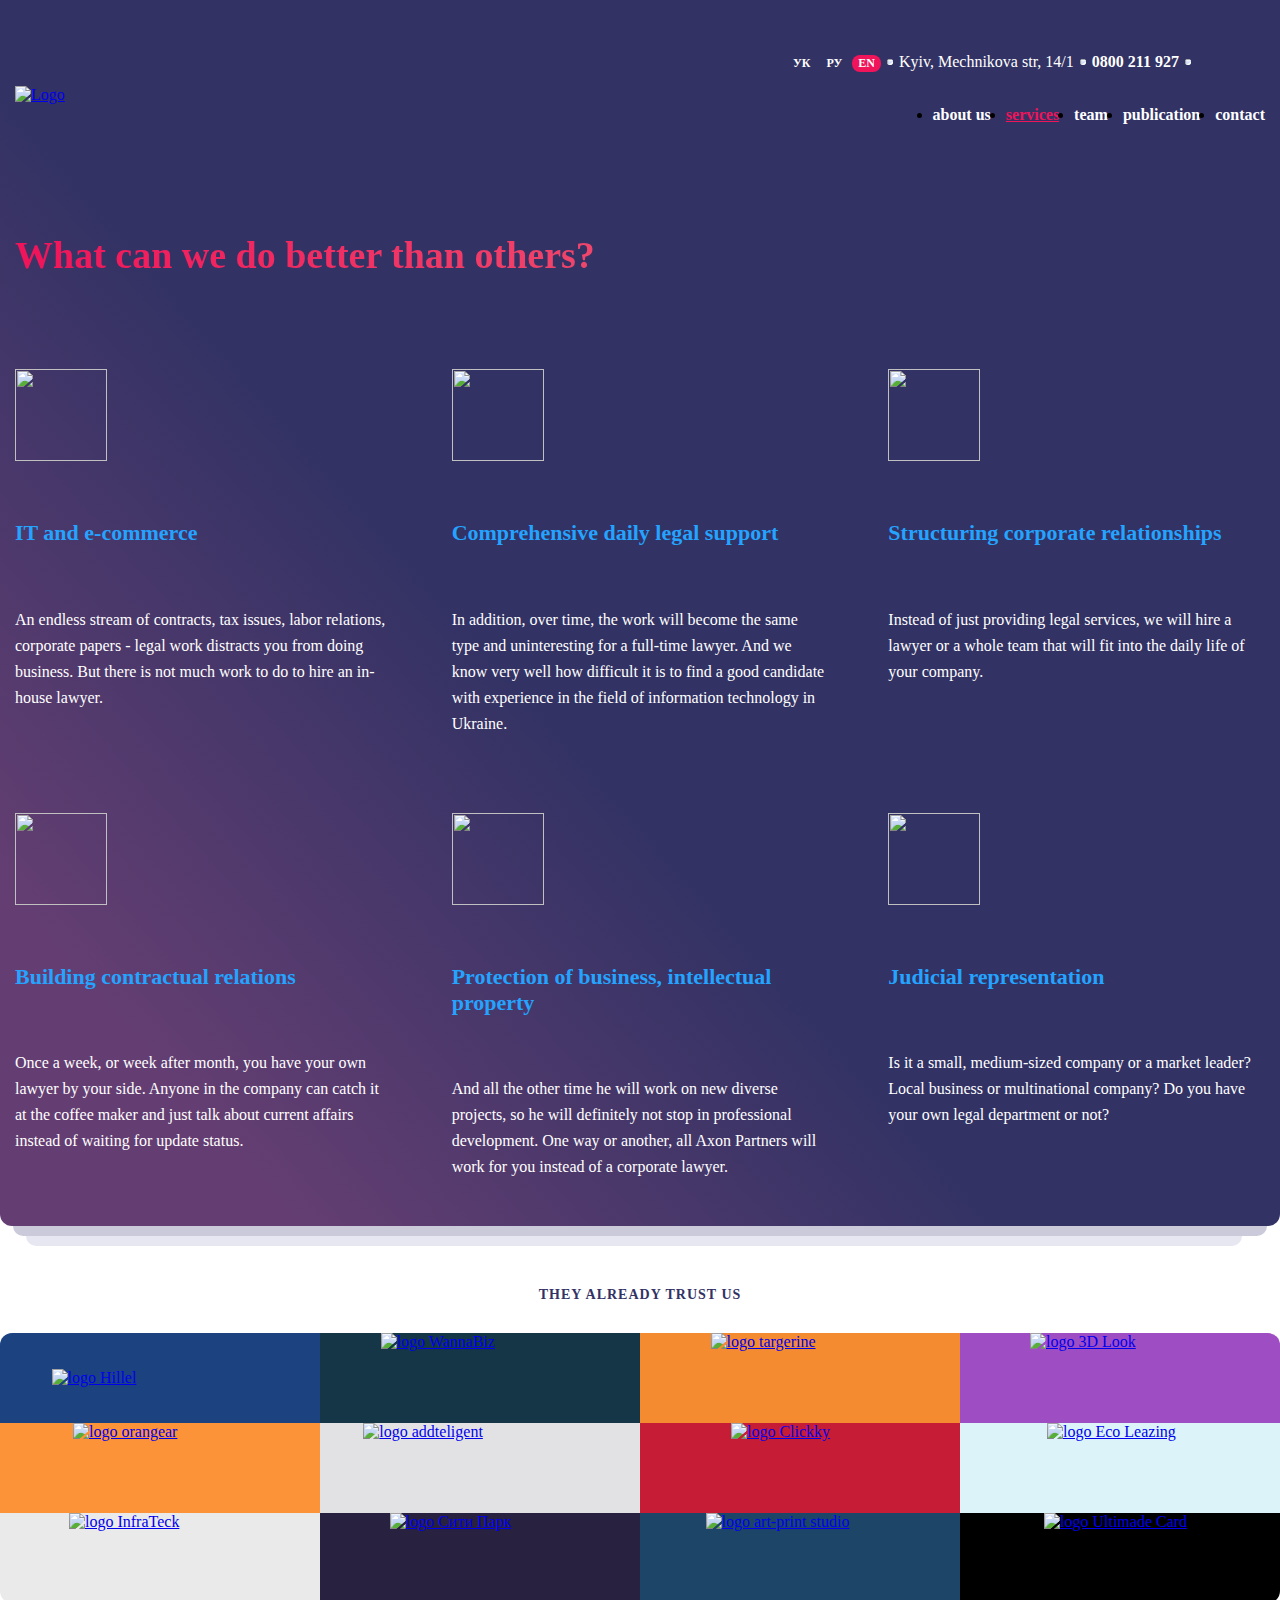
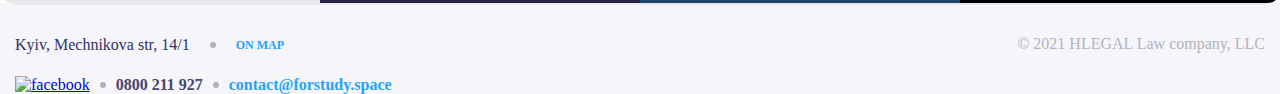
==== pages/services.html @ 2362ae15 "my commit" ====
<!DOCTYPE html>
<html lang="en">
<head>
    <meta charset="UTF-8">
    <meta http-equiv="X-UA-Compatible" content="IE=edge">
    <meta name="viewport" content="width=device-width, initial-scale=1.0">
    <link rel="stylesheet" href="../components/reset.css">
    <link rel="stylesheet" href="../css/homepage.css">
    <link rel="stylesheet" href="../css/services.css">
    <title>Services</title>
</head>
<body>
    <div class="info_main serv_main">
        <div class="fix_container">
            <header class="header-container">
                <div class="log_menu">
                    <div class="header_logo">
                        <a href="#">
                            <img class="logo" src="../components/svg/Logo_homepage.svg" alt="Logo">
                        </a>
                    </div>
                    <div class="info_nav">
                        <div class="info_header">
                            <div class="button_lang">
                                <button class="btn_lng">УК</button>
                                <button class="btn_lng">РУ</button>
                                <button class="btn_lng lng_eng">EN</button>
                            </div>
                            <img class="circle" src="../components/svg/Dot separator hr.svg" alt="circle">
                            <a class="adress" href="#">Kyiv, Mechnikova str, 14/1</a>
                            <img class="circle" src="../components/svg/Dot separator hr.svg" alt="circle">
                            <a class="telefon" href="#">0800 211 927</a>
                            <img class="circle" src="../components/svg/Dot separator hr.svg" alt="circle">
                            <a href="#" class="social_icon"></a>
                        </div>
                        <nav class="menu">
                            <ul class="menu_list">
                                <li class="menu_list_item">
                                    <a class="active" href="#">about us</a>
                                </li>
                                <li class="menu_list_item">
                                    <a class="active active_serv" href="#">services</a>
                                </li>
                                <li class="menu_list_item">
                                    <a class="active" href="#">team</a>
                                </li>
                                <li class="menu_list_item">
                                    <a class="active" href="#">publication</a>
                                </li>
                                <li class="menu_list_item">
                                    <a class="active" href="#">contact</a>
                                </li>
                            </ul>
                        </nav>
                    </div>
                </div>
            </header>
            <main class="main">
                <div class="services">
                    <div class="services_link">
                        <h2 class="service_h2">What can we do better than others?
                        </h2>
                        <div class="service_info">
                            <div class="info_container">
                                <img class="service_img" src="../components/svg/Icon1.svg">
                                <h4 class="service_h4">IT and e-commerce</h4>
                                <p class="servise_text">An endless stream of contracts, tax issues, labor relations,
                                    corporate papers - legal work distracts you from doing business. But there is not
                                    much work to do to hire an in-house lawyer.
                                </p>
                            </div>
                            <div class="info_container">
                                <img class="service_img" src="../components/svg/Icon2.svg">
                                <h4 class="service_h4">Comprehensive daily legal support
                                </h4>
                                <p class="servise_text">In addition, over time, the work will become the same type and
                                    uninteresting for a full-time lawyer. And we know very well how difficult it is to
                                    find a good candidate with experience in the field of information technology in
                                    Ukraine.
                                </p>
                            </div>
                            <div class="info_container">
                                <img class="service_img" src="../components/svg/Icon3.svg">
                                <h4 class="service_h4">Structuring corporate relationships
                                </h4>
                                <p class="servise_text">Instead of just providing legal services, we will hire a lawyer
                                    or a whole team that will fit into the daily life of your company.
                                </p>
                            </div>
                            <div class="info_container">
                                <img class="service_img" src="../components/svg/Icon4.svg">
                                <h4 class="service_h4">Building contractual relations
                                </h4>
                                <p class="servise_text">Once a week, or week after month, you have your own lawyer by
                                    your side. Anyone in the company can catch it at the coffee maker and just talk
                                    about current affairs instead of waiting for update status.
                                </p>
                            </div>
                            <div class="info_container">
                                <img class="service_img" src="../components/svg/Icon5.svg">
                                <h4 class="service_h4">Protection of business, intellectual property
                                </h4>
                                <p class="servise_text">And all the other time he will work on new diverse projects, so
                                    he will definitely not stop in professional development. One way or another, all
                                    Axon Partners will work for you instead of a corporate lawyer.
                                </p>
                            </div>
                            <div class="info_container">
                                <img class="service_img" src="../components/svg/Icon6.svg">
                                <h4 class="service_h4">Judicial representation
                                </h4>
                                <p class="servise_text">Is it a small, medium-sized company or a market leader? Local
                                    business or multinational company? Do you have your own legal department or not?
                                </p>
                            </div>
                        </div>
                    </div>
                </div>
            </main>
        </div>
    </div>
    <!-- <hr class="line">
    <hr class="line_one"> -->
    <div class="companies">
        <p class="companies_item">They already trust us</p>
        <div class="compamies_images">
            <a class="companies_name logo_hl" href="#">
                <img class="img_hl" src="../components/svg/Hillel-Logo-OneLine-White-Uk.svg" alt="logo Hillel">
            </a>
            <a class="companies_name logo_wb" href="#">
                <img class="img_wb" src="../components/svg/wannaBiz.svg" alt="logo WannaBiz">
            </a>
            <a class="companies_name logo_trgrn" href="#">
                <img class="img_trgrn" src="../components/svg/targorine.svg" alt="logo targerine">
            </a>
            <a class="companies_name logo_3d" href="#">
                <img class="img_3d" src="../components/svg/3dlook.svg" alt="logo 3D Look">
            </a>
            <a class="companies_name logo_orange" href="#">
                <img class="img_orange" src="../components/svg/orangear.svg" alt="logo orangear">
            </a>
            <a class="companies_name logo_adtteligent" href="#">
                <img class="img_adtteligent" src="../components/svg/addteligent.svg" alt="logo addteligent">
            </a>
            <a class="companies_name logo_clickky" href="#">
                <img class="img_clickky" src="../components/svg/clickky.svg" alt="logo Clickky">
            </a>
            <a class="companies_name logo_ecoleazing" href="#">
                <img class="img_ecoleazing" src="../components/svg/ecoleazing.svg" alt="logo Eco Leazing">
            </a>
            <a class="companies_name logo_infrateck" href="#">
                <img class="img_infrateck" src="../components/svg/infatek.svg" alt="logo InfraTeck">
            </a>
            <a class="companies_name logo_citypark" href="#">
                <img class="img_citypark" src="../components/svg/citipark.svg" alt="logo Сити Парк">
            </a>
            <a class="companies_name logo_artprint" href="#">
                <img class="img_artprint" src="../components/svg/art-print.svg" alt="logo art-print studio">
            </a>
            <a class="companies_name logo_ultimadecard" href="#">
                <img class="img_ultimadecard" src="../components/svg/ultomatecard.svg" alt="logo Ultimade Card">
            </a>
        </div>
    </div>
    <footer class="footer">
        <div class="footer_container">
            <hr class="footer_line">
            <div class="footer_text">
                <div class="footer_contact">
                    <div class="footer_adress">
                        <a class="footer_street" href="#">Kyiv, Mechnikova str, 14/1</a>
                        <span class="circle_foot">
                        </span>
                        <a class="footer_map" href="#">On map</a>
                    </div>
                    <div class="footer_social">
                        <a class="footer_icon" href="#">
                            <img class="footer_icon_fb" src="../components/svg/fb_footer.svg" alt="facebook">
                            </img>
                        </a>
                        <span class="circle_foot">
                        </span>
                        <a class="footer_phone" href="#">0800 211 927
                        </a>
                        <span class="circle_foot">
                        </span>
                        <a class="footer_email">contact@forstudy.space</a>
                    </div>
                </div>
                <div class="hlegal">© 2021 HLEGAL Law company, LLC
                </div>
            </div>
        </div>
    </footer>
    </body>
</html>
---- css/homepage.css ----
body {
  margin: 0 auto;
}

@font-face {
  font-family: "Montserrat-Regular";
  src: url(../components/fonts/Montserrat-Regular.ttf);
  font-weight: 400;
}
@font-face {
  font-family: "Montserrat-Bold";
  src: url(../components/fonts/Montserrat-Bold.ttf);
  font-weight: 700;
}
.fix_container {
  max-width: 1600px;
  margin: 0 auto;
  padding: 0 15px;
}

.info_main {
  background-image: url(../components/img/Symbol.png), linear-gradient(228.57deg, #323264 11.93%, #323264 57.17%, #643E72 87.46%);
  border-radius: 0px 0px 12px 12px;
  background-repeat: no-repeat;
  background-position: center top;
  position: relative;
}

.serv_main {
  background-image: url(), linear-gradient(228.57deg, #323264 11.93%, #323264 57.17%, #643E72 87.46%);
}

.info_main::before {
  content: "";
  position: absolute;
  z-index: -2;
  bottom: -20px;
  left: 2%;
  width: 95%;
  height: 10px;
  background: #E7E7F2;
  border-radius: 0px 0px 12px 12px;
}

.info_main::after {
  content: "";
  position: absolute;
  z-index: -1;
  bottom: -10px;
  left: 1%;
  width: 98%;
  height: 10px;
  background: #CACADB;
  border-radius: 0px 0px 12px 12px;
}

.header-container {
  padding-top: 50px;
}

.log_menu {
  display: flex;
  justify-content: space-between;
  align-items: center;
}

.info_nav {
  display: flex;
  flex-direction: column;
}

.info_header {
  display: flex;
  width: 478px;
  align-items: center;
}

.btn_lng {
  font-family: "Montserrat-Regular";
  font-weight: 700;
  font-size: 12px;
  color: #FFFFFF;
  border: none;
  background: transparent;
}

.btn_lng:active {
  background-color: #F0145A;
  border-radius: 8px;
}

.lng_eng {
  background-color: #F0145A;
  border-radius: 8px;
}

.circle {
  width: 6px;
  height: 6px;
  background-color: #E6E6F0;
  border-radius: 50%;
  margin-right: 6px;
  margin-left: 6px;
}

.adress {
  font-family: "Montserrat-Regular";
  font-weight: 400;
  font-size: 16px;
  color: #FFFFFF;
  text-decoration: none;
}

.telefon {
  font-family: "Montserrat-Bold";
  font-weight: 700;
  font-size: 16px;
  color: #FFFFFF;
  text-decoration: none;
}

.social_icon {
  background-image: url(../components/svg/Vector\ fb.svg);
  width: 24px;
  height: 24px;
}

.social_icon:hover {
  background-image: url(../components/svg/Vector_hover_fb.svg);
}

.menu {
  margin-top: 16px;
  align-self: flex-end;
}

.menu_list {
  display: flex;
  gap: 15px;
}

.active {
  text-decoration: none;
  font-style: normal;
  font-family: "Montserrat-Bold";
  font-weight: 700;
  font-size: 16px;
  color: #FFFFFF;
}

.active:active {
  color: #F0145A;
  text-decoration: underline;
}

.active:hover {
  text-decoration: underline;
}

.active_serv {
  color: #F0145A;
  text-decoration: underline;
}

.txt_btn {
  font-family: "Montserrat-Bold";
  font-weight: 700;
  font-size: 38px;
  text-align: center;
  color: #FFFFFF;
  margin-top: 261px;
}

.h1_name {
  margin-bottom: 20px;
}

.btn_scroll {
  background-image: url(../components/svg/Ellipse_scrol.svg);
  width: 42px;
  height: 42px;
  padding-top: 305px;
  background-repeat: no-repeat;
}

.btn_scroll:hover {
  fill: #F0145A;
}

.main_experience {
  display: flex;
  justify-content: center;
  align-items: center;
  padding-top: 90px;
}

.experience_list {
  display: flex;
  flex-direction: column;
  align-items: flex-end;
  gap: 30px;
  width: 375px;
  padding-right: 60px;
  position: relative;
  margin-right: 60px;
}

.experience_list::after {
  content: "";
  height: 100%;
  width: 4px;
  background-color: rgba(255, 255, 255, 0.3);
  position: absolute;
  right: 1px;
}

.link__active {
  background: linear-gradient(90.13deg, #F0145A 0.84%, #EF8080 99.96%);
  -webkit-background-clip: text;
  -webkit-text-fill-color: transparent;
}

.link_experience {
  font-family: "Montserrat-Bold";
  font-weight: 700;
  font-size: 38px;
  line-height: 46px;
  text-align: right;
  color: #B3B3BA;
  text-decoration: inherit;
}

.link_experience:hover {
  color: #F0145A;
}

.experience_text {
  width: 581px;
  display: flex;
  flex-direction: column;
}

.experience_title {
  font-family: "Montserrat-Bold";
  font-weight: 700;
  font-size: 30px;
  color: #FFFFFF;
}

.experience_text {
  font-family: "Montserrat-Regular";
  font-weight: 400;
  font-size: 19px;
  line-height: 30px;
  color: #FFFFFF;
  margin-top: 30px;
}

.services {
  display: flex;
  flex-direction: column;
  margin-top: 60px;
}

.serv_lnk {
  color: #24A3FF;
  font-family: "Montserrat-Bold";
  font-weight: 700;
  font-size: 14px;
  line-height: 17px;
  text-transform: uppercase;
  text-decoration: none;
}

.serv_lnk:hover {
  color: #F0145A;
}

.serv_img {
  background-image: url(../components/svg/Vector\ 2.svg);
  background-repeat: no-repeat;
  height: 9px;
}

.serv_img:hover {
  background-image: url(../components/svg/Vector\ 2\ hov.svg);
}

.service_h2 {
  background: linear-gradient(90.13deg, #F0145A 0.84%, #EF8080 99.96%);
  -webkit-background-clip: text;
  -webkit-text-fill-color: transparent;
  font-family: "Montserrat-Bold";
  font-weight: 700;
  font-size: 38px;
  line-height: 46px;
  color: linear-gradient(90.13deg, #F0145A 0.84%, #EF8080 99.96%);
}

.service_info {
  display: grid;
  grid-template-columns: repeat(3, 1fr);
  /*grid-template-rows: repeat(2, 295px);*/
  grid-column-gap: 60px;
  grid-row-gap: 60px;
  padding: 60px 0 30px 0;
}

.info_container {
  display: flex;
  flex-direction: column;
}

.service_img {
  width: 92px;
  height: 92px;
}

.service_h4 {
  font-family: "Montserrat-Bold";
  font-weight: 700;
  font-size: 22px;
  color: #24A3FF;
  padding-top: 30px;
}

.service_h4:hover {
  color: #F0145A;
}

.servise_text {
  font-family: "Montserrat-Regular";
  font-weight: 400;
  font-size: 16px;
  line-height: 26px;
  color: #FFFFFF;
  padding-top: 15px;
}

/*.line {
    background: #CACADB;
    border-radius: 0px 0px 12px 12px;
    /*width: 1880px;
    height: 10px;
    border: none;
    margin: 0 auto;
}

.line_one {
    background: #E7E7F2;
    border-radius: 0px 0px 12px 12px;
    /*width: 1840px;
    height: 10px;
    border: none;
    margin: 0 auto;
}*/
.team {
  display: flex;
  /*max-width: 1600px;*/
  background-color: #F5F5FA;
  border-radius: 12px;
  margin: 60px auto 30px auto;
}

.team_text {
  display: flex;
  flex-direction: column;
  align-items: flex-start;
  margin-left: 30px;
}

.team_lnk {
  color: #24A3FF;
  font-family: "Montserrat-Bold";
  font-weight: 700;
  font-size: 14px;
  line-height: 17px;
  text-transform: uppercase;
  text-decoration: none;
  margin-top: 30px;
}

.team_h2 {
  background: linear-gradient(90.13deg, #F0145A 0.84%, #EF8080 99.96%);
  -webkit-background-clip: text;
  -webkit-text-fill-color: transparent;
  font-family: "Montserrat-Bold";
  font-weight: 700;
  font-size: 38px;
  line-height: 46px;
  margin-top: 5px;
  padding-right: 30px;
}

.name {
  font-family: "Montserrat-Bold";
  font-weight: 700;
  font-size: 16px;
  line-height: 20px;
  color: #B3B3BA;
  margin-top: 30px;
}

.job_title {
  font-family: "Montserrat-Regular";
  font-weight: 400;
  font-size: 14px;
  line-height: 22px;
  color: #B3B3BA;
  margin-top: 6px;
}

.circles {
  display: flex;
  justify-content: center;
  gap: 15px;
}

.circle_team_active {
  width: 16px;
  height: 16px;
  background: #006CCF;
  border-radius: 50%;
}

.circle_team {
  width: 16px;
  height: 16px;
  background: #24A3FF;
  border-radius: 50%;
}

.companies_item {
  font-family: "Montserrat-Bold";
  font-weight: 700;
  font-size: 14px;
  line-height: 17px;
  color: #323264;
  text-transform: uppercase;
  letter-spacing: 1px;
  text-align: center;
  margin-top: 60px;
  margin-bottom: 30px;
}

.compamies_images {
  display: grid;
  /*max-width: 1720px;*/
  grid-template-columns: repeat(4, 1fr);
  grid-template-rows: repeat(3, 1fr);
  border-radius: 12px 0px 0px 0px;
  justify-content: center;
  margin: 0 auto;
}

.companies_name {
  display: flex;
  justify-content: center;
}

.logo_hl {
  background-color: #1C4280;
  border-radius: 12px 0px 0px 0px;
}
.logo_hl .img_hl {
  width: 217px;
  padding: 36px 0;
}

.logo_wb {
  background-color: #143646;
}
.logo_wb .img_wb {
  width: 199px;
}

.logo_trgrn {
  background-color: #F48B30;
}
.logo_trgrn .img_trgrn {
  width: 179px;
}

.logo_3d {
  background-color: #9E4DC3;
  border-radius: 0px 12px 0px 0px;
}
.logo_3d .img_3d {
  width: 180px;
}

.logo_orange {
  background-color: #FD9339;
}
.logo_orange .img_orange {
  width: 174px;
}

.logo_adtteligent {
  background-color: #E2E2E4;
}
.logo_adtteligent .img_adtteligent {
  width: 233.36px;
}

.logo_clickky {
  background-color: #C71C36;
}
.logo_clickky .img_clickky {
  width: 138px;
}

.logo_ecoleazing {
  background-color: #DCF3F9;
}
.logo_ecoleazing .img_ecoleazing {
  width: 146px;
}

.logo_infrateck {
  background-color: #EAEAEA;
  border-radius: 0px 0px 0px 12px;
}
.logo_infrateck .img_infrateck {
  width: 182px;
}

.logo_citypark {
  background-color: #282240;
}
.logo_citypark .img_citypark {
  width: 181px;
}

.logo_artprint {
  background-color: #1D4568;
}
.logo_artprint .img_artprint {
  width: 189px;
}

.logo_ultimadecard {
  background-color: #000000;
  border-radius: 0px 0px 12px 0px;
}
.logo_ultimadecard .img_ultimadecard {
  width: 152px;
}

.publication {
  background-color: #F5F5FA;
  padding-top: 30px;
  margin-top: 60px;
  padding-bottom: 30px;
}

.articles {
  display: flex;
  justify-content: space-between;
  margin-top: 30px;
}

.articles_column {
  display: flex;
  flex-direction: column;
  border-radius: 8px;
  background: #ffffff;
  display: block;
  width: 513px;
}

.articles_image {
  border-radius: 8px 8px 0px 0px;
  width: 100%;
}

.article_main {
  padding: 30px;
}

.articles_name {
  font-family: "Montserrat-Bold";
  font-weight: 700;
  font-size: 16px;
  line-height: 20px;
  color: #24A3FF;
  margin-top: 30px;
}

.articles_data {
  font-family: "Montserrat-Bold";
  font-weight: 700;
  font-size: 12px;
  line-height: 15px;
  letter-spacing: 1px;
  text-transform: uppercase;
  color: #B3B3BA;
  margin-top: 15px;
}

.articles_line {
  height: 4px;
  background-color: #E6E6F0;
  border: none;
  margin-bottom: 15px, 0;
}

.articles_text {
  font-family: "Montserrat-Regular";
  font-weight: 400;
  font-size: 14px;
  line-height: 22px;
  color: #000000;
}

.footer {
  background-color: #F5F5FA;
  padding: 30px, 0, 39px, 0;
}

.footer_container {
  max-width: 1600px;
  margin: 0 auto;
  padding: 0 15px;
}

.footer_line {
  height: 2px;
  background: #E6E6F0;
  border: none;
  padding: 0;
  margin: 0;
}

.footer_text {
  display: flex;
  justify-content: space-between;
  margin-top: 30px;
}

.footer_contact {
  display: flex;
  flex-direction: column;
}

.footer_adress {
  display: flex;
  align-items: center;
  gap: 10px;
  margin-bottom: 21px;
}

.footer_street {
  font-family: "Montserrat-Regular";
  font-weight: 400;
  font-size: 16px;
  line-height: 20px;
  color: #323264;
  text-decoration: none;
}

.circle_foot {
  background: #B3B3BA;
  width: 6px;
  height: 6px;
  border-radius: 50%;
  margin: 0 10px;
}

.footer_map {
  font-family: "Montserrat-Bold";
  font-weight: 700;
  font-size: 12px;
  line-height: 15px;
  text-transform: uppercase;
  color: #24A3FF;
  text-decoration: none;
}

.footer_map:hover {
  color: #F0145A;
}

.footer_social {
  display: flex;
  align-items: center;
}

.footer_phone {
  text-decoration: none;
  font-family: "Montserrat-Bold";
  font-weight: 700;
  font-size: 16px;
  color: #46466E;
}

.footer_email {
  font-family: "Montserrat-Bold";
  font-weight: 700;
  font-size: 16px;
  color: #24A3FF;
}

.footer_email:hover {
  color: #F0145A;
}

.hlegal {
  font-family: "Montserrat-Regular";
  font-weight: 400;
  font-size: 16px;
  color: #B3B3BA;
}

@media (max-width: 1190px) {
  .header-container {
    padding-top: 55px;
  }
  .log_menu {
    display: flex;
    flex-direction: column;
    align-items: flex-start;
  }
  .header_logo {
    position: relative;
  }
  .info_header {
    position: absolute;
    top: 50px;
  }
  .logo {
    margin-top: 40px;
    margin-bottom: 10px;
  }
  .main_experience {
    flex-direction: column;
  }
  .experience_list {
    flex-direction: row;
    overflow-x: scroll;
    padding-right: 0;
    width: 100%;
    padding-bottom: 60px;
    margin-bottom: 60px;
  }
  .experience_list::after {
    content: "";
    position: absolute;
    width: 92%;
    height: 4px;
    bottom: 1px;
    background: rgba(255, 255, 255, 0.3);
  }
  .experience_item {
    white-space: nowrap;
  }
  .service_info {
    grid-template-columns: repeat(2, 1fr);
  }
  .team {
    flex-direction: column;
  }
  .photo {
    border-top-right-radius: 12px;
  }
  .compamies_images {
    grid-template-columns: repeat(3, 1fr);
    grid-template-rows: repeat(4, 1fr);
  }
  .logo_hl {
    border-radius: 0;
  }
  .logo_3d {
    border-radius: 0;
  }
  .logo_ultimadecard {
    border-radius: 0;
  }
  .articles {
    flex-wrap: wrap;
    gap: 30px;
  }
  .cover3 {
    width: 100%;
  }
}
@media (max-width: 1090px) {
  .compamies_images {
    grid-template-columns: repeat(2, 1fr);
    grid-template-rows: repeat(6, 1fr);
  }
  .articles_column {
    width: 100%;
  }
}
@media (max-width: 725px) {
  /*.footer_text {
      flex-direction: column;
  }

  .footer_contact {
      position: relative;
  }

  .hlegal {
      position: absolute;
      right: 1px;
  }*/
  .footer_text {
    flex-direction: column;
  }
  .footer_adress {
    flex-direction: column;
    justify-content: center;
    margin-bottom: 21px;
  }
  .footer_social {
    flex-direction: column;
    gap: 10px;
    margin-bottom: 30px;
  }
  .circle_foot {
    display: none;
  }
  .hlegal {
    margin: 0 auto;
  }
}
@media (max-width: 600px) {
  .logo {
    width: 69px;
  }
  .info_header {
    position: relative;
    margin-top: -70px;
    justify-content: space-between;
    background: rgba(245, 245, 250, 0.2);
    margin-left: 22px;
    padding: 15px 20px 15px 10px;
  }
  .circle {
    display: none;
  }
  .adress {
    display: none;
  }
  .social_icon {
    display: none;
  }
  .active {
    display: none;
  }
  .active_serv {
    font-family: "Montserrat'=-Regular";
    font-weight: 400;
    font-size: 20px;
  }
  .service_info {
    grid-template-columns: repeat(1, 1fr);
  }
  .compamies_images {
    grid-template-columns: repeat(1, 1fr);
    grid-template-rows: repeat(12, 1fr);
  }
  /*.info_nav {
      display: none;
  }

  .log_menu {
      display: none;
  }*/
}
.modal_container {
  background-color: #323264;
  height: 100vh;
  width: 100vw;
  position: fixed;
  display: none;
}

.active_mod {
  display: flex;
}

.modal {
  width: 359px;
  background-color: #FFFFFF;
  padding: 64px 12px 12px 12px;
  border-radius: 12px 12px 0px 0px;
  width: 359px;
  height: 351px;
}

.text {
  width: 100%;
  height: 43px;
  background: #F5F5FA;
  border-radius: 12px;
  border: none;
}

/*# sourceMappingURL=homepage.css.map */
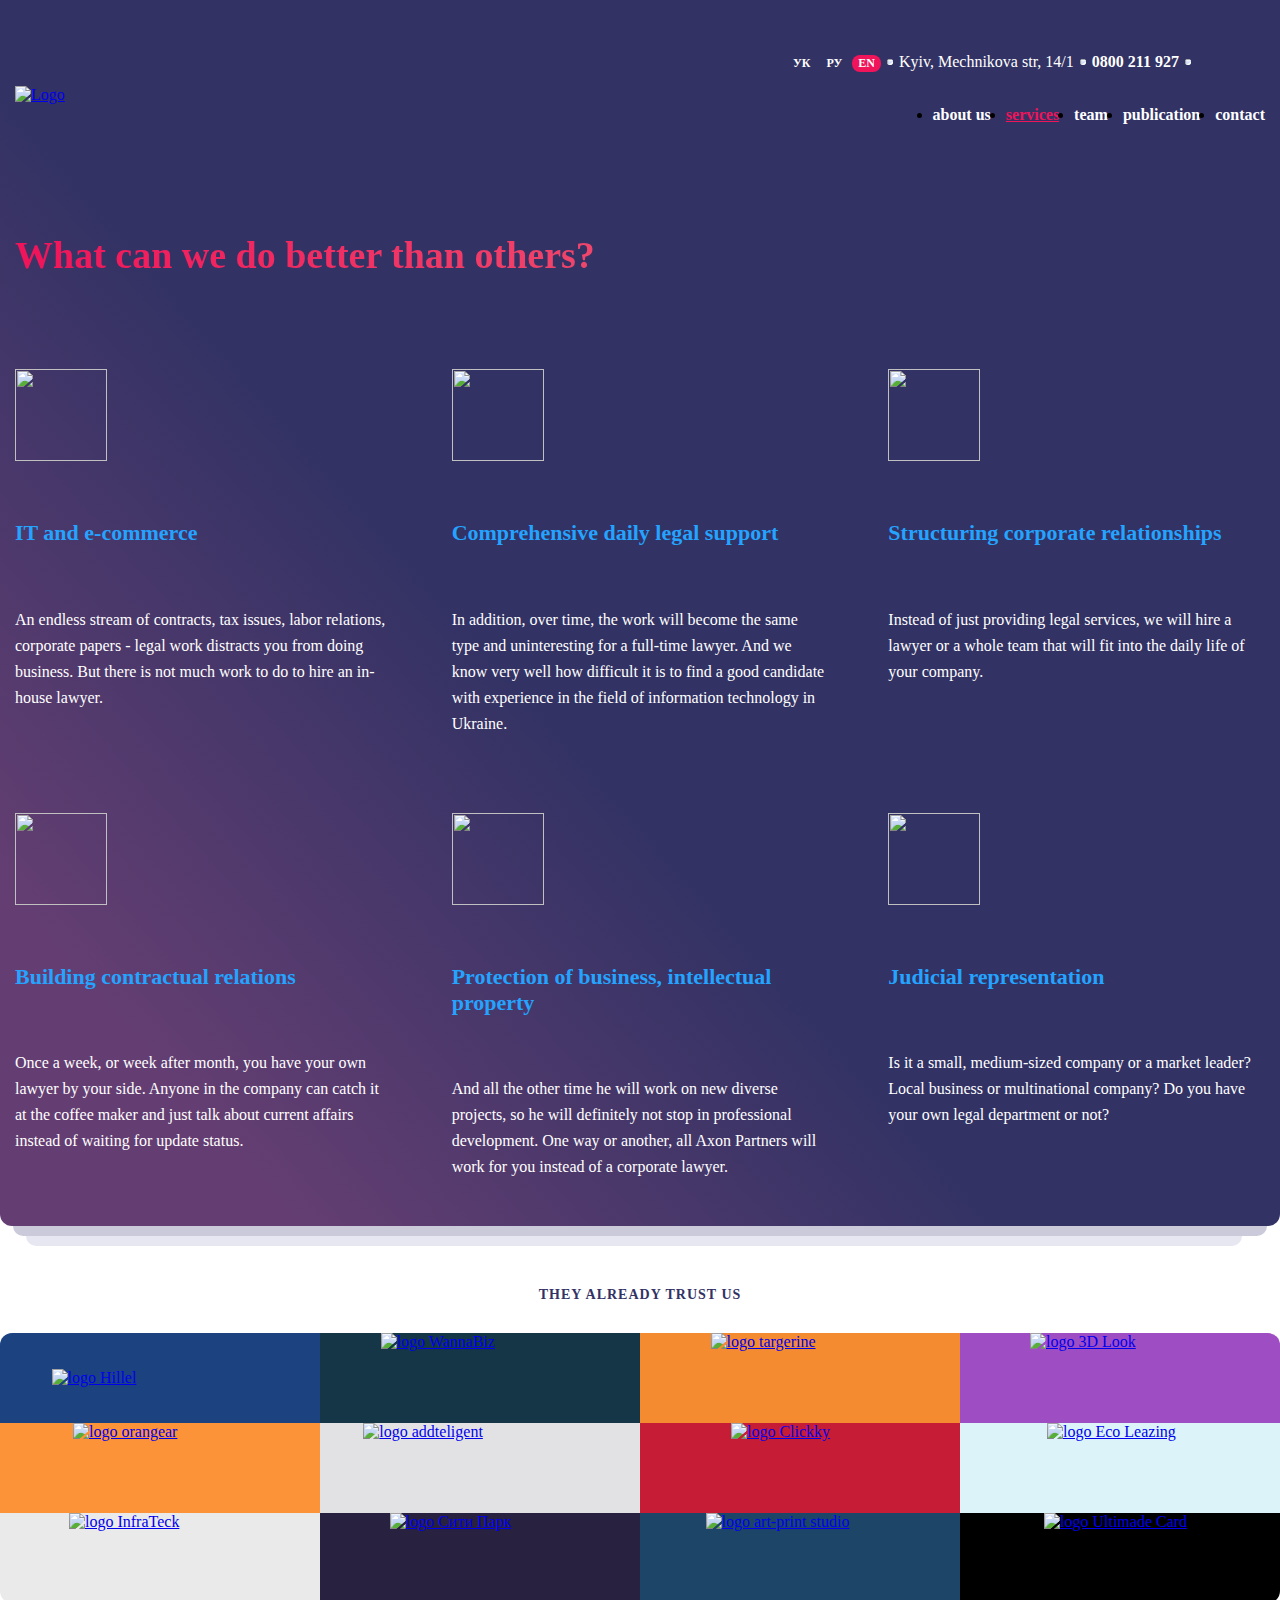
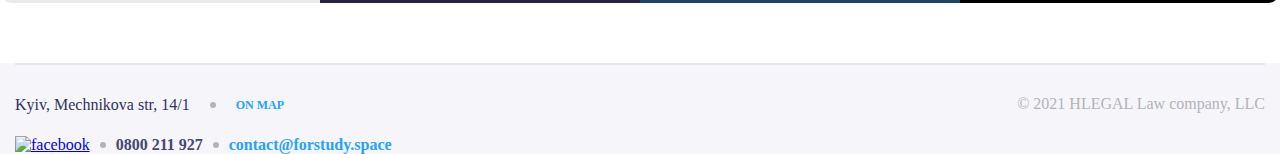
==== commit 8d0833ac: "my work" ====
--- a/pages/services.html
+++ b/pages/services.html
@@ -1,5 +1,6 @@
 <!DOCTYPE html>
 <html lang="en">
+
 <head>
     <meta charset="UTF-8">
     <meta http-equiv="X-UA-Compatible" content="IE=edge">
@@ -9,6 +10,7 @@
     <link rel="stylesheet" href="../css/services.css">
     <title>Services</title>
 </head>
+
 <body>
     <div class="info_main serv_main">
         <div class="fix_container">
@@ -119,9 +121,7 @@
             </main>
         </div>
     </div>
-    <!-- <hr class="line">
-    <hr class="line_one"> -->
-    <div class="companies">
+    <div class="companies_serv">
         <p class="companies_item">They already trust us</p>
         <div class="compamies_images">
             <a class="companies_name logo_hl" href="#">
@@ -192,5 +192,6 @@
             </div>
         </div>
     </footer>
-    </body>
+</body>
+
 </html>--- a/css/homepage.css
+++ b/css/homepage.css
@@ -162,6 +162,10 @@
   text-decoration: underline;
 }
 
+.mobile_button {
+  position: absolute;
+}
+
 .txt_btn {
   font-family: "Montserrat-Bold";
   font-weight: 700;
@@ -175,16 +179,8 @@
   margin-bottom: 20px;
 }
 
-.btn_scroll {
-  background-image: url(../components/svg/Ellipse_scrol.svg);
-  width: 42px;
-  height: 42px;
-  padding-top: 305px;
-  background-repeat: no-repeat;
-}
-
-.btn_scroll:hover {
-  fill: #F0145A;
+.btn {
+  margin-top: 305px;
 }
 
 .main_experience {
@@ -235,9 +231,9 @@
 }
 
 .experience_text {
-  width: 581px;
   display: flex;
   flex-direction: column;
+  max-width: 581px;
 }
 
 .experience_title {
@@ -247,7 +243,7 @@
   color: #FFFFFF;
 }
 
-.experience_text {
+.experience_text_item {
   font-family: "Montserrat-Regular";
   font-weight: 400;
   font-size: 19px;
@@ -294,13 +290,11 @@
   font-weight: 700;
   font-size: 38px;
   line-height: 46px;
-  color: linear-gradient(90.13deg, #F0145A 0.84%, #EF8080 99.96%);
 }
 
 .service_info {
   display: grid;
   grid-template-columns: repeat(3, 1fr);
-  /*grid-template-rows: repeat(2, 295px);*/
   grid-column-gap: 60px;
   grid-row-gap: 60px;
   padding: 60px 0 30px 0;
@@ -337,26 +331,8 @@
   padding-top: 15px;
 }
 
-/*.line {
-    background: #CACADB;
-    border-radius: 0px 0px 12px 12px;
-    /*width: 1880px;
-    height: 10px;
-    border: none;
-    margin: 0 auto;
-}
-
-.line_one {
-    background: #E7E7F2;
-    border-radius: 0px 0px 12px 12px;
-    /*width: 1840px;
-    height: 10px;
-    border: none;
-    margin: 0 auto;
-}*/
 .team {
   display: flex;
-  /*max-width: 1600px;*/
   background-color: #F5F5FA;
   border-radius: 12px;
   margin: 60px auto 30px auto;
@@ -428,6 +404,10 @@
   height: 16px;
   background: #24A3FF;
   border-radius: 50%;
+}
+
+.companies_serv {
+  margin-bottom: 60px;
 }
 
 .companies_item {
@@ -445,7 +425,6 @@
 
 .compamies_images {
   display: grid;
-  /*max-width: 1720px;*/
   grid-template-columns: repeat(4, 1fr);
   grid-template-rows: repeat(3, 1fr);
   border-radius: 12px 0px 0px 0px;
@@ -712,6 +691,14 @@
   color: #B3B3BA;
 }
 
+.modal_container {
+  display: none;
+}
+
+.serv_mobile {
+  display: none;
+}
+
 @media (max-width: 1190px) {
   .header-container {
     padding-top: 55px;
@@ -734,6 +721,9 @@
   }
   .main_experience {
     flex-direction: column;
+  }
+  .experience_text {
+    max-width: 100%;
   }
   .experience_list {
     flex-direction: row;
@@ -783,6 +773,12 @@
   .cover3 {
     width: 100%;
   }
+  .modal_container {
+    display: none;
+  }
+  .serv_mobile {
+    display: none;
+  }
 }
 @media (max-width: 1090px) {
   .compamies_images {
@@ -792,20 +788,11 @@
   .articles_column {
     width: 100%;
   }
+  .serv_mobile {
+    display: none;
+  }
 }
 @media (max-width: 725px) {
-  /*.footer_text {
-      flex-direction: column;
-  }
-
-  .footer_contact {
-      position: relative;
-  }
-
-  .hlegal {
-      position: absolute;
-      right: 1px;
-  }*/
   .footer_text {
     flex-direction: column;
   }
@@ -825,18 +812,23 @@
   .hlegal {
     margin: 0 auto;
   }
+  .serv_mobile {
+    display: none;
+  }
 }
 @media (max-width: 600px) {
   .logo {
     width: 69px;
+    margin: 0;
   }
   .info_header {
-    position: relative;
-    margin-top: -70px;
     justify-content: space-between;
+    padding: 12px;
     background: rgba(245, 245, 250, 0.2);
-    margin-left: 22px;
-    padding: 15px 20px 15px 10px;
+    top: 0;
+  }
+  .info_nav {
+    margin-top: 0;
   }
   .circle {
     display: none;
@@ -855,48 +847,104 @@
     font-weight: 400;
     font-size: 20px;
   }
+  .mobile_button {
+    width: 32px;
+    height: 32px;
+    position: relative;
+    left: 87%;
+    top: -45px;
+  }
+  .line_button {
+    width: 25px;
+    height: 2px;
+    position: absolute;
+    left: 12%;
+    background-color: #ffffff;
+  }
+  .button_one {
+    top: 22px;
+  }
+  .button_two {
+    top: 16px;
+  }
+  .button_three {
+    top: 10px;
+  }
   .service_info {
     grid-template-columns: repeat(1, 1fr);
+  }
+  .companies_serv {
+    margin-bottom: 0;
   }
   .compamies_images {
     grid-template-columns: repeat(1, 1fr);
     grid-template-rows: repeat(12, 1fr);
   }
-  /*.info_nav {
-      display: none;
-  }
-
   .log_menu {
-      display: none;
-  }*/
-}
-.modal_container {
-  background-color: #323264;
-  height: 100vh;
-  width: 100vw;
-  position: fixed;
-  display: none;
-}
-
-.active_mod {
-  display: flex;
-}
-
-.modal {
-  width: 359px;
-  background-color: #FFFFFF;
-  padding: 64px 12px 12px 12px;
-  border-radius: 12px 12px 0px 0px;
-  width: 359px;
-  height: 351px;
-}
-
-.text {
-  width: 100%;
-  height: 43px;
-  background: #F5F5FA;
-  border-radius: 12px;
-  border: none;
+    margin-top: 15px;
+  }
+  .logo_mobile {
+    position: relative;
+  }
+  .serv_mobile {
+    display: inline;
+    position: absolute;
+    left: 103px;
+    bottom: 12px;
+    color: #FFFFFF;
+    font-family: "Montserrat-Regular";
+    font-weight: 400;
+    font-size: 20px;
+  }
+  .modal_container {
+    position: fixed;
+    height: 100vh;
+    width: 100vw;
+    background: #323264;
+    top: 0;
+    display: none;
+    justify-content: center;
+  }
+  .active_mod {
+    display: flex;
+  }
+  .modal {
+    width: 359px;
+    background: #FFFFFF;
+    border-radius: 12px 12px 0px 0px;
+    padding: 12px;
+    margin: auto;
+    position: absolute;
+    bottom: 0;
+  }
+  .clouse {
+    display: flex;
+    justify-content: right;
+    padding-bottom: 12px;
+  }
+  .clouse_btn {
+    cursor: pointer;
+  }
+  .modal_input {
+    width: 100%;
+    background: #F5F5FA;
+    border-radius: 12px;
+    text-align: center;
+    margin-bottom: 15px;
+    padding-top: 7px;
+    padding-bottom: 7px;
+  }
+  .modal_link {
+    font-family: "Montserrat-Bold";
+    font-weight: 700;
+    font-size: 24px;
+    text-align: center;
+    color: #24A3FF;
+    text-decoration: none;
+  }
+  .page_modal {
+    background: #E6E6F0;
+  }
 }
 
 /*# sourceMappingURL=homepage.css.map */
